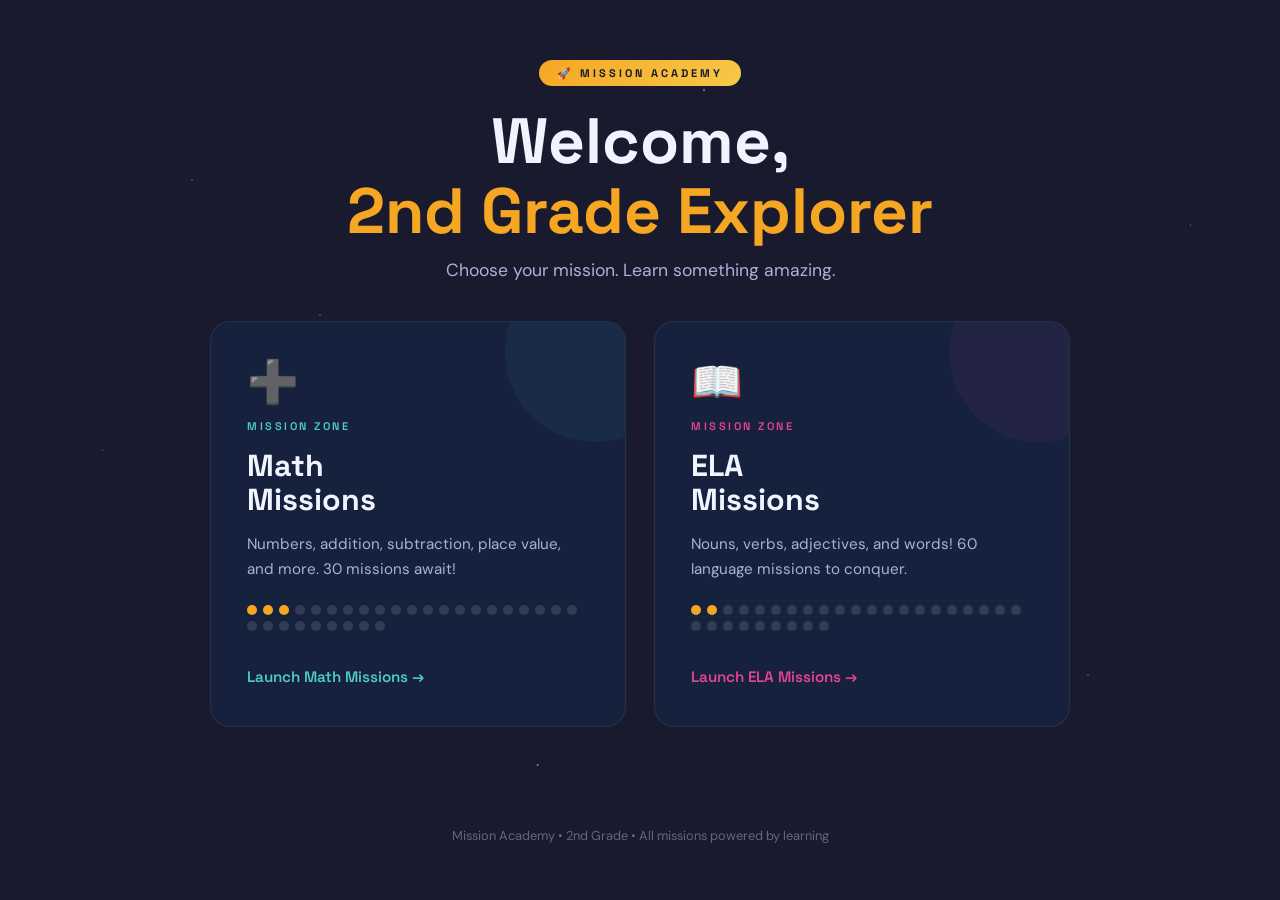
==== index.html @ cfca405c "Add files via upload" ====
<!DOCTYPE html>
<html lang="en">
<head>
<meta charset="UTF-8">
<meta name="viewport" content="width=device-width, initial-scale=1.0">
<title>Mission Academy — 2nd Grade</title>
<link rel="preconnect" href="https://fonts.googleapis.com">
<link href="https://fonts.googleapis.com/css2?family=Space+Grotesk:wght@400;600;700&family=DM+Sans:wght@400;500&display=swap" rel="stylesheet">
<style>
  :root {
    --ink: #1a1a2e;
    --panel: #16213e;
    --card: #0f3460;
    --gold: #f5a623;
    --mint: #4ecdc4;
    --rose: #e84393;
    --white: #f0f4ff;
    --soft: #a8b2d8;
    --radius: 14px;
  }
  * { box-sizing: border-box; margin: 0; padding: 0; }
  body {
    background: var(--ink);
    color: var(--white);
    font-family: 'DM Sans', sans-serif;
    min-height: 100vh;
    overflow-x: hidden;
  }
  /* Stars background */
  body::before {
    content: '';
    position: fixed;
    inset: 0;
    background-image:
      radial-gradient(1px 1px at 15% 20%, rgba(255,255,255,0.6) 0%, transparent 100%),
      radial-gradient(1px 1px at 30% 60%, rgba(255,255,255,0.4) 0%, transparent 100%),
      radial-gradient(1.5px 1.5px at 55% 10%, rgba(255,255,255,0.7) 0%, transparent 100%),
      radial-gradient(1px 1px at 70% 45%, rgba(255,255,255,0.3) 0%, transparent 100%),
      radial-gradient(1px 1px at 85% 75%, rgba(255,255,255,0.5) 0%, transparent 100%),
      radial-gradient(1.5px 1.5px at 42% 85%, rgba(255,255,255,0.6) 0%, transparent 100%),
      radial-gradient(1px 1px at 8% 50%, rgba(255,255,255,0.4) 0%, transparent 100%),
      radial-gradient(1px 1px at 93% 25%, rgba(255,255,255,0.5) 0%, transparent 100%),
      radial-gradient(1.5px 1.5px at 65% 70%, rgba(255,255,255,0.3) 0%, transparent 100%),
      radial-gradient(1px 1px at 25% 35%, rgba(255,255,255,0.6) 0%, transparent 100%);
    pointer-events: none;
    z-index: 0;
  }

  header {
    position: relative;
    z-index: 1;
    text-align: center;
    padding: 60px 20px 40px;
  }
  .logo-badge {
    display: inline-block;
    background: linear-gradient(135deg, var(--gold), #f7c948);
    color: var(--ink);
    font-family: 'Space Grotesk', sans-serif;
    font-weight: 700;
    font-size: 11px;
    letter-spacing: 3px;
    text-transform: uppercase;
    padding: 6px 18px;
    border-radius: 100px;
    margin-bottom: 20px;
  }
  h1 {
    font-family: 'Space Grotesk', sans-serif;
    font-size: clamp(2.4rem, 6vw, 4rem);
    font-weight: 700;
    line-height: 1.1;
    color: var(--white);
    margin-bottom: 12px;
  }
  h1 span { color: var(--gold); }
  .tagline {
    color: var(--soft);
    font-size: 1.1rem;
    margin-bottom: 0;
  }

  /* Planet / orbit decoration */
  .orbit-ring {
    position: relative;
    z-index: 1;
    display: flex;
    justify-content: center;
    margin: 24px 0 48px;
  }
  .orbit-ring svg { opacity: 0.18; }

  main {
    position: relative;
    z-index: 1;
    max-width: 900px;
    margin: 0 auto;
    padding: 0 20px 80px;
    display: grid;
    grid-template-columns: 1fr 1fr;
    gap: 28px;
  }
  @media (max-width: 600px) { main { grid-template-columns: 1fr; } }

  .mission-card {
    background: var(--panel);
    border: 1px solid rgba(255,255,255,0.07);
    border-radius: 20px;
    padding: 40px 36px;
    display: flex;
    flex-direction: column;
    align-items: flex-start;
    gap: 16px;
    text-decoration: none;
    color: inherit;
    transition: transform 0.2s, box-shadow 0.2s;
    position: relative;
    overflow: hidden;
  }
  .mission-card::before {
    content: '';
    position: absolute;
    top: -60px; right: -60px;
    width: 180px; height: 180px;
    border-radius: 50%;
    opacity: 0.06;
  }
  .mission-card.math::before { background: var(--mint); }
  .mission-card.ela::before { background: var(--rose); }
  .mission-card:hover {
    transform: translateY(-4px);
    box-shadow: 0 20px 60px rgba(0,0,0,0.4);
  }
  .card-icon {
    font-size: 2.6rem;
    line-height: 1;
  }
  .card-label {
    font-family: 'Space Grotesk', sans-serif;
    font-size: 11px;
    font-weight: 600;
    letter-spacing: 2.5px;
    text-transform: uppercase;
  }
  .math .card-label { color: var(--mint); }
  .ela .card-label { color: var(--rose); }
  .card-title {
    font-family: 'Space Grotesk', sans-serif;
    font-size: 1.9rem;
    font-weight: 700;
    line-height: 1.1;
  }
  .card-desc {
    color: var(--soft);
    font-size: 0.95rem;
    line-height: 1.6;
  }
  .card-missions {
    margin-top: 8px;
    display: flex;
    gap: 6px;
    flex-wrap: wrap;
  }
  .mission-pip {
    width: 10px; height: 10px;
    border-radius: 50%;
    background: rgba(255,255,255,0.12);
  }
  .mission-pip.active { background: var(--gold); }
  .card-cta {
    margin-top: auto;
    padding-top: 20px;
    font-family: 'Space Grotesk', sans-serif;
    font-weight: 600;
    font-size: 0.95rem;
    display: flex;
    align-items: center;
    gap: 8px;
  }
  .math .card-cta { color: var(--mint); }
  .ela .card-cta { color: var(--rose); }

  footer {
    position: relative; z-index: 1;
    text-align: center;
    padding: 20px;
    color: var(--soft);
    font-size: 0.8rem;
    opacity: 0.5;
  }
</style>
</head>
<body>
<header>
  <div class="logo-badge">🚀 Mission Academy</div>
  <h1>Welcome,<br><span>2nd Grade Explorer</span></h1>
  <p class="tagline">Choose your mission. Learn something amazing.</p>
</header>

<main>
  <a href="math.html" class="mission-card math">
    <div class="card-icon">➕</div>
    <div class="card-label">Mission Zone</div>
    <div class="card-title">Math<br>Missions</div>
    <p class="card-desc">Numbers, addition, subtraction, place value, and more. 30 missions await!</p>
    <div class="card-missions">
      <!-- 30 pips for 30 math missions -->
      <div class="mission-pip active"></div><div class="mission-pip active"></div><div class="mission-pip active"></div><div class="mission-pip"></div><div class="mission-pip"></div><div class="mission-pip"></div><div class="mission-pip"></div><div class="mission-pip"></div><div class="mission-pip"></div><div class="mission-pip"></div><div class="mission-pip"></div><div class="mission-pip"></div><div class="mission-pip"></div><div class="mission-pip"></div><div class="mission-pip"></div><div class="mission-pip"></div><div class="mission-pip"></div><div class="mission-pip"></div><div class="mission-pip"></div><div class="mission-pip"></div><div class="mission-pip"></div><div class="mission-pip"></div><div class="mission-pip"></div><div class="mission-pip"></div><div class="mission-pip"></div><div class="mission-pip"></div><div class="mission-pip"></div><div class="mission-pip"></div><div class="mission-pip"></div><div class="mission-pip"></div>
    </div>
    <div class="card-cta">Launch Math Missions →</div>
  </a>

  <a href="ela.html" class="mission-card ela">
    <div class="card-icon">📖</div>
    <div class="card-label">Mission Zone</div>
    <div class="card-title">ELA<br>Missions</div>
    <p class="card-desc">Nouns, verbs, adjectives, and words! 60 language missions to conquer.</p>
    <div class="card-missions">
      <!-- 30 of 60 pips shown -->
      <div class="mission-pip active"></div><div class="mission-pip active"></div><div class="mission-pip"></div><div class="mission-pip"></div><div class="mission-pip"></div><div class="mission-pip"></div><div class="mission-pip"></div><div class="mission-pip"></div><div class="mission-pip"></div><div class="mission-pip"></div><div class="mission-pip"></div><div class="mission-pip"></div><div class="mission-pip"></div><div class="mission-pip"></div><div class="mission-pip"></div><div class="mission-pip"></div><div class="mission-pip"></div><div class="mission-pip"></div><div class="mission-pip"></div><div class="mission-pip"></div><div class="mission-pip"></div><div class="mission-pip"></div><div class="mission-pip"></div><div class="mission-pip"></div><div class="mission-pip"></div><div class="mission-pip"></div><div class="mission-pip"></div><div class="mission-pip"></div><div class="mission-pip"></div><div class="mission-pip"></div>
    </div>
    <div class="card-cta">Launch ELA Missions →</div>
  </a>
</main>

<footer>Mission Academy &bull; 2nd Grade &bull; All missions powered by learning</footer>
</body>
</html>
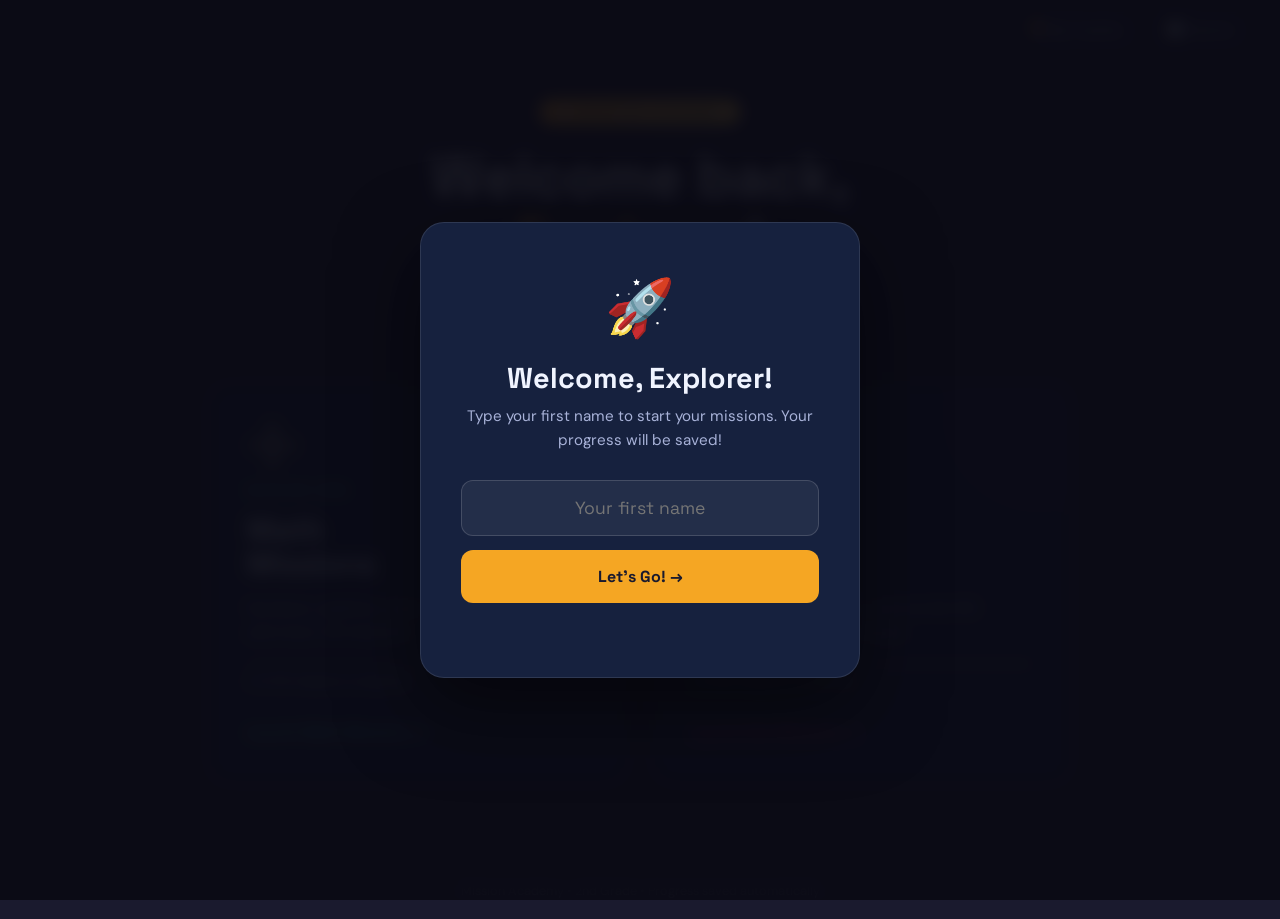
==== commit 69272124: "Add files via upload" ====
--- a/index.html
+++ b/index.html
@@ -8,29 +8,15 @@
 <link href="https://fonts.googleapis.com/css2?family=Space+Grotesk:wght@400;600;700&family=DM+Sans:wght@400;500&display=swap" rel="stylesheet">
 <style>
   :root {
-    --ink: #1a1a2e;
-    --panel: #16213e;
-    --card: #0f3460;
-    --gold: #f5a623;
-    --mint: #4ecdc4;
-    --rose: #e84393;
-    --white: #f0f4ff;
-    --soft: #a8b2d8;
+    --ink: #1a1a2e; --panel: #16213e; --card: #0f3460;
+    --gold: #f5a623; --mint: #4ecdc4; --rose: #e84393;
+    --white: #f0f4ff; --soft: #a8b2d8; --success: #56cf8a;
     --radius: 14px;
   }
   * { box-sizing: border-box; margin: 0; padding: 0; }
-  body {
-    background: var(--ink);
-    color: var(--white);
-    font-family: 'DM Sans', sans-serif;
-    min-height: 100vh;
-    overflow-x: hidden;
-  }
-  /* Stars background */
+  body { background: var(--ink); color: var(--white); font-family: 'DM Sans', sans-serif; min-height: 100vh; overflow-x: hidden; }
   body::before {
-    content: '';
-    position: fixed;
-    inset: 0;
+    content: ''; position: fixed; inset: 0; pointer-events: none; z-index: 0;
     background-image:
       radial-gradient(1px 1px at 15% 20%, rgba(255,255,255,0.6) 0%, transparent 100%),
       radial-gradient(1px 1px at 30% 60%, rgba(255,255,255,0.4) 0%, transparent 100%),
@@ -42,159 +28,122 @@
       radial-gradient(1px 1px at 93% 25%, rgba(255,255,255,0.5) 0%, transparent 100%),
       radial-gradient(1.5px 1.5px at 65% 70%, rgba(255,255,255,0.3) 0%, transparent 100%),
       radial-gradient(1px 1px at 25% 35%, rgba(255,255,255,0.6) 0%, transparent 100%);
-    pointer-events: none;
-    z-index: 0;
-  }
-
-  header {
-    position: relative;
-    z-index: 1;
-    text-align: center;
-    padding: 60px 20px 40px;
-  }
+  }
+
+  /* ── Name gate overlay ── */
+  .name-gate {
+    position: fixed; inset: 0; background: rgba(10,10,20,0.92);
+    backdrop-filter: blur(8px); z-index: 200;
+    display: flex; align-items: center; justify-content: center; padding: 20px;
+  }
+  .name-gate.hidden { display: none; }
+  .name-box {
+    background: var(--panel); border: 1px solid rgba(255,255,255,0.1);
+    border-radius: 24px; padding: 48px 40px; max-width: 440px; width: 100%; text-align: center;
+    box-shadow: 0 30px 80px rgba(0,0,0,0.5);
+  }
+  .name-rocket { font-size: 3.5rem; margin-bottom: 16px; }
+  .name-box h2 { font-family:'Space Grotesk',sans-serif; font-size:1.8rem; font-weight:700; margin-bottom:8px; }
+  .name-box p { color: var(--soft); margin-bottom: 28px; font-size:0.95rem; line-height:1.6; }
+  .name-input {
+    width: 100%; background: rgba(255,255,255,0.06); border: 1.5px solid rgba(255,255,255,0.15);
+    border-radius: 12px; padding: 16px; color: var(--white); font-family:'Space Grotesk',sans-serif;
+    font-size: 1.1rem; text-align: center; outline: none; margin-bottom: 14px; transition: border-color 0.15s;
+  }
+  .name-input:focus { border-color: var(--gold); }
+  .name-btn {
+    width: 100%; background: var(--gold); color: var(--ink); border: none; border-radius: 12px;
+    padding: 16px; font-family:'Space Grotesk',sans-serif; font-weight:700; font-size:1rem; cursor:pointer; transition:opacity 0.15s;
+  }
+  .name-btn:hover { opacity:0.9; }
+  .name-error { color: #ff6b6b; font-size:0.85rem; margin-top:8px; min-height:18px; }
+
+  /* ── Header ── */
+  header { position:relative; z-index:1; text-align:center; padding:52px 20px 32px; }
   .logo-badge {
-    display: inline-block;
-    background: linear-gradient(135deg, var(--gold), #f7c948);
-    color: var(--ink);
-    font-family: 'Space Grotesk', sans-serif;
-    font-weight: 700;
-    font-size: 11px;
-    letter-spacing: 3px;
-    text-transform: uppercase;
-    padding: 6px 18px;
-    border-radius: 100px;
-    margin-bottom: 20px;
-  }
-  h1 {
-    font-family: 'Space Grotesk', sans-serif;
-    font-size: clamp(2.4rem, 6vw, 4rem);
-    font-weight: 700;
-    line-height: 1.1;
-    color: var(--white);
-    margin-bottom: 12px;
-  }
-  h1 span { color: var(--gold); }
-  .tagline {
-    color: var(--soft);
-    font-size: 1.1rem;
-    margin-bottom: 0;
-  }
-
-  /* Planet / orbit decoration */
-  .orbit-ring {
-    position: relative;
-    z-index: 1;
-    display: flex;
-    justify-content: center;
-    margin: 24px 0 48px;
-  }
-  .orbit-ring svg { opacity: 0.18; }
-
-  main {
-    position: relative;
-    z-index: 1;
-    max-width: 900px;
-    margin: 0 auto;
-    padding: 0 20px 80px;
-    display: grid;
-    grid-template-columns: 1fr 1fr;
-    gap: 28px;
-  }
-  @media (max-width: 600px) { main { grid-template-columns: 1fr; } }
-
+    display:inline-block; background:linear-gradient(135deg,var(--gold),#f7c948);
+    color:var(--ink); font-family:'Space Grotesk',sans-serif; font-weight:700;
+    font-size:11px; letter-spacing:3px; text-transform:uppercase;
+    padding:6px 18px; border-radius:100px; margin-bottom:20px;
+  }
+  h1 { font-family:'Space Grotesk',sans-serif; font-size:clamp(2.2rem,5vw,3.6rem); font-weight:700; line-height:1.1; margin-bottom:10px; }
+  h1 span { color:var(--gold); }
+  .tagline { color:var(--soft); font-size:1rem; margin-bottom:0; }
+
+  /* ── Change name link ── */
+  .change-name-btn {
+    background:none; border:none; color:var(--soft); font-size:0.8rem; cursor:pointer;
+    text-decoration:underline; margin-top:12px; font-family:'DM Sans',sans-serif;
+  }
+  .change-name-btn:hover { color:var(--white); }
+
+  /* ── Nav link to trophy + dashboard ── */
+  .top-links {
+    position:relative; z-index:1; display:flex; justify-content:flex-end; gap:10px; padding:12px 28px 0;
+  }
+  .top-link {
+    padding:8px 16px; border-radius:100px; border:1px solid rgba(255,255,255,0.1);
+    color:var(--soft); font-family:'Space Grotesk',sans-serif; font-size:0.8rem; font-weight:600;
+    text-decoration:none; transition:all 0.2s;
+  }
+  .top-link:hover { color:var(--white); border-color:rgba(255,255,255,0.25); }
+
+  /* ── Cards ── */
+  main { position:relative; z-index:1; max-width:900px; margin:0 auto; padding:20px 20px 80px; display:grid; grid-template-columns:1fr 1fr; gap:28px; }
+  @media(max-width:600px){ main{grid-template-columns:1fr;} }
   .mission-card {
-    background: var(--panel);
-    border: 1px solid rgba(255,255,255,0.07);
-    border-radius: 20px;
-    padding: 40px 36px;
-    display: flex;
-    flex-direction: column;
-    align-items: flex-start;
-    gap: 16px;
-    text-decoration: none;
-    color: inherit;
-    transition: transform 0.2s, box-shadow 0.2s;
-    position: relative;
-    overflow: hidden;
+    background:var(--panel); border:1px solid rgba(255,255,255,0.07); border-radius:20px;
+    padding:40px 36px; display:flex; flex-direction:column; align-items:flex-start; gap:16px;
+    text-decoration:none; color:inherit; transition:transform 0.2s,box-shadow 0.2s; position:relative; overflow:hidden;
   }
   .mission-card::before {
-    content: '';
-    position: absolute;
-    top: -60px; right: -60px;
-    width: 180px; height: 180px;
-    border-radius: 50%;
-    opacity: 0.06;
-  }
-  .mission-card.math::before { background: var(--mint); }
-  .mission-card.ela::before { background: var(--rose); }
-  .mission-card:hover {
-    transform: translateY(-4px);
-    box-shadow: 0 20px 60px rgba(0,0,0,0.4);
-  }
-  .card-icon {
-    font-size: 2.6rem;
-    line-height: 1;
-  }
-  .card-label {
-    font-family: 'Space Grotesk', sans-serif;
-    font-size: 11px;
-    font-weight: 600;
-    letter-spacing: 2.5px;
-    text-transform: uppercase;
-  }
-  .math .card-label { color: var(--mint); }
-  .ela .card-label { color: var(--rose); }
-  .card-title {
-    font-family: 'Space Grotesk', sans-serif;
-    font-size: 1.9rem;
-    font-weight: 700;
-    line-height: 1.1;
-  }
-  .card-desc {
-    color: var(--soft);
-    font-size: 0.95rem;
-    line-height: 1.6;
-  }
-  .card-missions {
-    margin-top: 8px;
-    display: flex;
-    gap: 6px;
-    flex-wrap: wrap;
-  }
-  .mission-pip {
-    width: 10px; height: 10px;
-    border-radius: 50%;
-    background: rgba(255,255,255,0.12);
-  }
-  .mission-pip.active { background: var(--gold); }
-  .card-cta {
-    margin-top: auto;
-    padding-top: 20px;
-    font-family: 'Space Grotesk', sans-serif;
-    font-weight: 600;
-    font-size: 0.95rem;
-    display: flex;
-    align-items: center;
-    gap: 8px;
-  }
-  .math .card-cta { color: var(--mint); }
-  .ela .card-cta { color: var(--rose); }
-
-  footer {
-    position: relative; z-index: 1;
-    text-align: center;
-    padding: 20px;
-    color: var(--soft);
-    font-size: 0.8rem;
-    opacity: 0.5;
-  }
+    content:''; position:absolute; top:-60px; right:-60px; width:180px; height:180px; border-radius:50%; opacity:0.06;
+  }
+  .mission-card.math::before { background:var(--mint); }
+  .mission-card.ela::before  { background:var(--rose); }
+  .mission-card:hover { transform:translateY(-4px); box-shadow:0 20px 60px rgba(0,0,0,0.4); }
+  .card-icon { font-size:2.6rem; line-height:1; }
+  .card-label { font-family:'Space Grotesk',sans-serif; font-size:11px; font-weight:600; letter-spacing:2.5px; text-transform:uppercase; }
+  .math .card-label { color:var(--mint); }
+  .ela  .card-label { color:var(--rose); }
+  .card-title { font-family:'Space Grotesk',sans-serif; font-size:1.9rem; font-weight:700; line-height:1.1; }
+  .card-desc { color:var(--soft); font-size:0.95rem; line-height:1.6; }
+  .card-progress { width:100%; }
+  .card-progress-bar { height:6px; background:rgba(255,255,255,0.08); border-radius:100px; overflow:hidden; margin-bottom:6px; }
+  .card-progress-fill { height:100%; border-radius:100px; transition:width 0.4s; }
+  .math .card-progress-fill { background:var(--mint); }
+  .ela  .card-progress-fill { background:var(--rose); }
+  .card-progress-label { font-size:0.8rem; color:var(--soft); }
+  .card-cta { margin-top:auto; padding-top:16px; font-family:'Space Grotesk',sans-serif; font-weight:600; font-size:0.95rem; display:flex; align-items:center; gap:8px; }
+  .math .card-cta { color:var(--mint); }
+  .ela  .card-cta { color:var(--rose); }
+  footer { position:relative; z-index:1; text-align:center; padding:20px; color:var(--soft); font-size:0.8rem; opacity:0.5; }
 </style>
 </head>
 <body>
+
+<!-- NAME GATE -->
+<div class="name-gate" id="nameGate">
+  <div class="name-box">
+    <div class="name-rocket">🚀</div>
+    <h2>Welcome, Explorer!</h2>
+    <p>Type your first name to start your missions. Your progress will be saved!</p>
+    <input class="name-input" id="nameInput" type="text" placeholder="Your first name" maxlength="30" autocomplete="off">
+    <button class="name-btn" onclick="submitName()">Let's Go! →</button>
+    <div class="name-error" id="nameError"></div>
+  </div>
+</div>
+
+<div class="top-links">
+  <a href="trophies.html" class="top-link">🏆 My Trophies</a>
+  <a href="dashboard.html" class="top-link">📊 Teacher</a>
+</div>
+
 <header>
   <div class="logo-badge">🚀 Mission Academy</div>
-  <h1>Welcome,<br><span>2nd Grade Explorer</span></h1>
+  <h1>Welcome back,<br><span id="welcomeName">Explorer</span>!</h1>
   <p class="tagline">Choose your mission. Learn something amazing.</p>
+  <div><button class="change-name-btn" onclick="changeName()">Switch explorer</button></div>
 </header>
 
 <main>
@@ -202,10 +151,10 @@
     <div class="card-icon">➕</div>
     <div class="card-label">Mission Zone</div>
     <div class="card-title">Math<br>Missions</div>
-    <p class="card-desc">Numbers, addition, subtraction, place value, and more. 30 missions await!</p>
-    <div class="card-missions">
-      <!-- 30 pips for 30 math missions -->
-      <div class="mission-pip active"></div><div class="mission-pip active"></div><div class="mission-pip active"></div><div class="mission-pip"></div><div class="mission-pip"></div><div class="mission-pip"></div><div class="mission-pip"></div><div class="mission-pip"></div><div class="mission-pip"></div><div class="mission-pip"></div><div class="mission-pip"></div><div class="mission-pip"></div><div class="mission-pip"></div><div class="mission-pip"></div><div class="mission-pip"></div><div class="mission-pip"></div><div class="mission-pip"></div><div class="mission-pip"></div><div class="mission-pip"></div><div class="mission-pip"></div><div class="mission-pip"></div><div class="mission-pip"></div><div class="mission-pip"></div><div class="mission-pip"></div><div class="mission-pip"></div><div class="mission-pip"></div><div class="mission-pip"></div><div class="mission-pip"></div><div class="mission-pip"></div><div class="mission-pip"></div>
+    <p class="card-desc">Numbers, addition, subtraction, place value, and more. 30 missions!</p>
+    <div class="card-progress">
+      <div class="card-progress-bar"><div class="card-progress-fill" id="mathProgressFill" style="width:0%"></div></div>
+      <div class="card-progress-label" id="mathProgressLabel">0 of 30 missions completed</div>
     </div>
     <div class="card-cta">Launch Math Missions →</div>
   </a>
@@ -215,14 +164,65 @@
     <div class="card-label">Mission Zone</div>
     <div class="card-title">ELA<br>Missions</div>
     <p class="card-desc">Nouns, verbs, adjectives, and words! 60 language missions to conquer.</p>
-    <div class="card-missions">
-      <!-- 30 of 60 pips shown -->
-      <div class="mission-pip active"></div><div class="mission-pip active"></div><div class="mission-pip"></div><div class="mission-pip"></div><div class="mission-pip"></div><div class="mission-pip"></div><div class="mission-pip"></div><div class="mission-pip"></div><div class="mission-pip"></div><div class="mission-pip"></div><div class="mission-pip"></div><div class="mission-pip"></div><div class="mission-pip"></div><div class="mission-pip"></div><div class="mission-pip"></div><div class="mission-pip"></div><div class="mission-pip"></div><div class="mission-pip"></div><div class="mission-pip"></div><div class="mission-pip"></div><div class="mission-pip"></div><div class="mission-pip"></div><div class="mission-pip"></div><div class="mission-pip"></div><div class="mission-pip"></div><div class="mission-pip"></div><div class="mission-pip"></div><div class="mission-pip"></div><div class="mission-pip"></div><div class="mission-pip"></div>
+    <div class="card-progress">
+      <div class="card-progress-bar"><div class="card-progress-fill" id="elaProgressFill" style="width:0%"></div></div>
+      <div class="card-progress-label" id="elaProgressLabel">0 of 60 missions completed</div>
     </div>
     <div class="card-cta">Launch ELA Missions →</div>
   </a>
 </main>
 
-<footer>Mission Academy &bull; 2nd Grade &bull; All missions powered by learning</footer>
+<footer>Mission Academy &bull; 2nd Grade &bull; Progress saved automatically</footer>
+
+<script src="engine.js"></script>
+<script>
+const ME = window.MissionEngine;
+
+function submitName() {
+  const val = document.getElementById('nameInput').value.trim();
+  if (val.length < 1) {
+    document.getElementById('nameError').textContent = 'Please type your name!';
+    return;
+  }
+  ME.setStudentName(val);
+  document.getElementById('nameGate').classList.add('hidden');
+  updatePage();
+}
+
+function changeName() {
+  document.getElementById('nameInput').value = '';
+  document.getElementById('nameError').textContent = '';
+  document.getElementById('nameGate').classList.remove('hidden');
+  document.getElementById('nameInput').focus();
+}
+
+document.getElementById('nameInput').addEventListener('keydown', e => {
+  if (e.key === 'Enter') submitName();
+});
+
+function countCompleted(subject, total) {
+  const p = ME.getProgress(subject);
+  let count = 0;
+  for (let i = 1; i <= total; i++) { if (p[`best_${i}`] != null) count++; }
+  return count;
+}
+
+function updatePage() {
+  const name = ME.getStudentName();
+  if (!name) { document.getElementById('nameGate').classList.remove('hidden'); return; }
+
+  document.getElementById('welcomeName').textContent = name;
+
+  const mathDone = countCompleted('math', 30);
+  document.getElementById('mathProgressFill').style.width = `${(mathDone/30)*100}%`;
+  document.getElementById('mathProgressLabel').textContent = `${mathDone} of 30 missions completed`;
+
+  const elaDone = countCompleted('ela', 60);
+  document.getElementById('elaProgressFill').style.width = `${(elaDone/60)*100}%`;
+  document.getElementById('elaProgressLabel').textContent = `${elaDone} of 60 missions completed`;
+}
+
+updatePage();
+</script>
 </body>
 </html>
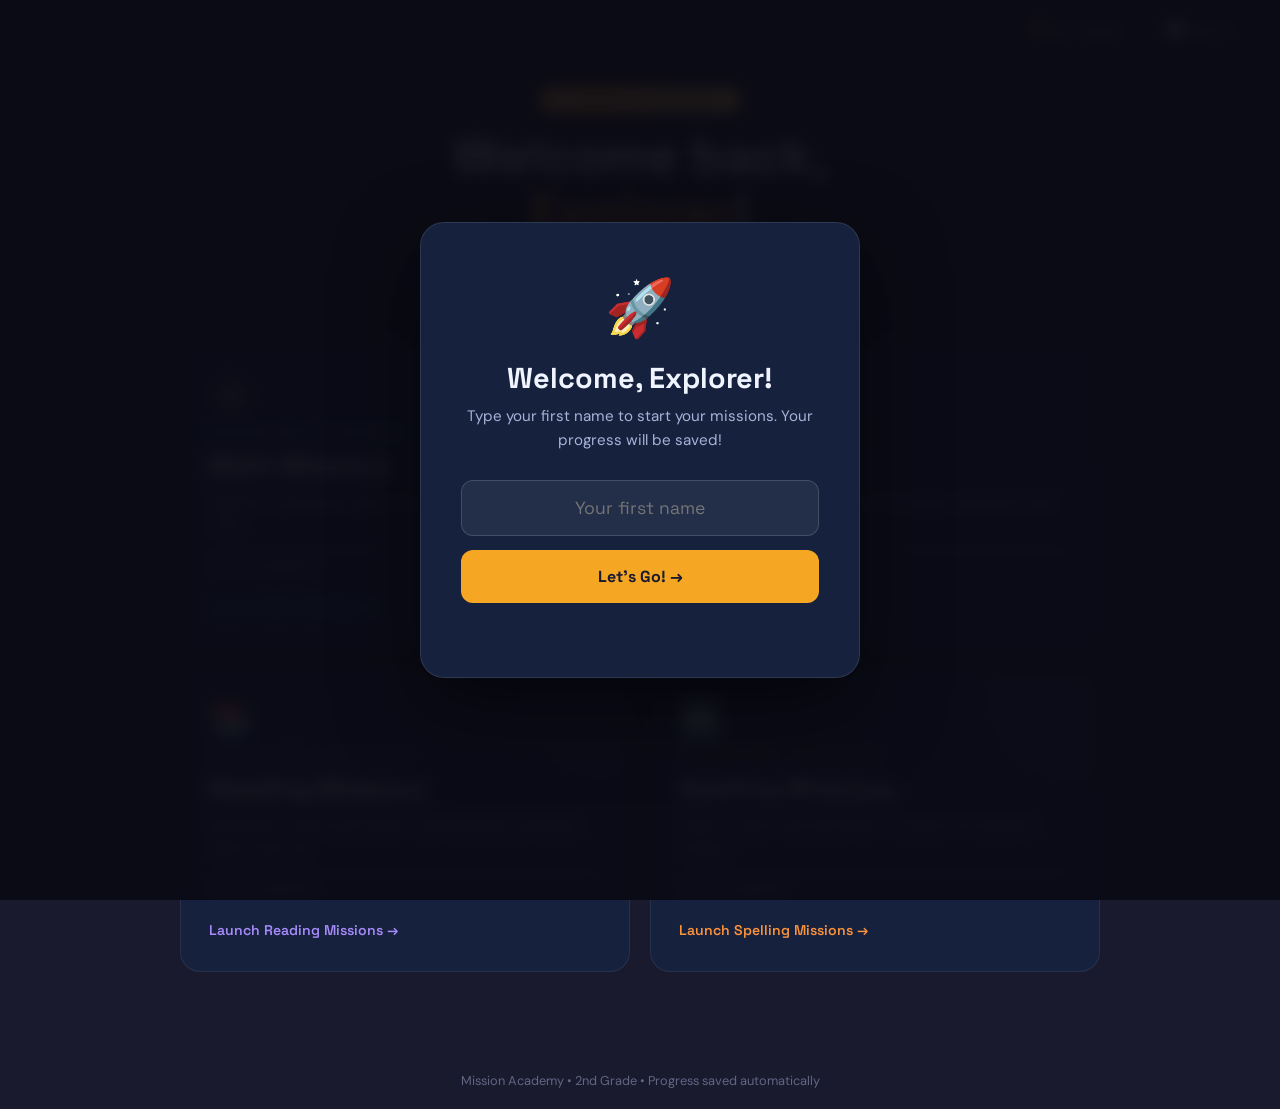
==== commit 87969ba2: "Add files via upload" ====
--- a/index.html
+++ b/index.html
@@ -8,121 +8,92 @@
 <link href="https://fonts.googleapis.com/css2?family=Space+Grotesk:wght@400;600;700&family=DM+Sans:wght@400;500&display=swap" rel="stylesheet">
 <style>
   :root {
-    --ink: #1a1a2e; --panel: #16213e; --card: #0f3460;
-    --gold: #f5a623; --mint: #4ecdc4; --rose: #e84393;
-    --white: #f0f4ff; --soft: #a8b2d8; --success: #56cf8a;
-    --radius: 14px;
+    --ink:#1a1a2e; --panel:#16213e; --gold:#f5a623; --mint:#4ecdc4;
+    --rose:#e84393; --violet:#a78bfa; --orange:#fb923c;
+    --white:#f0f4ff; --soft:#a8b2d8; --success:#56cf8a; --radius:14px;
   }
-  * { box-sizing: border-box; margin: 0; padding: 0; }
-  body { background: var(--ink); color: var(--white); font-family: 'DM Sans', sans-serif; min-height: 100vh; overflow-x: hidden; }
-  body::before {
-    content: ''; position: fixed; inset: 0; pointer-events: none; z-index: 0;
+  *{box-sizing:border-box;margin:0;padding:0;}
+  body{background:var(--ink);color:var(--white);font-family:'DM Sans',sans-serif;min-height:100vh;overflow-x:hidden;}
+  body::before{
+    content:'';position:fixed;inset:0;pointer-events:none;z-index:0;
     background-image:
-      radial-gradient(1px 1px at 15% 20%, rgba(255,255,255,0.6) 0%, transparent 100%),
-      radial-gradient(1px 1px at 30% 60%, rgba(255,255,255,0.4) 0%, transparent 100%),
-      radial-gradient(1.5px 1.5px at 55% 10%, rgba(255,255,255,0.7) 0%, transparent 100%),
-      radial-gradient(1px 1px at 70% 45%, rgba(255,255,255,0.3) 0%, transparent 100%),
-      radial-gradient(1px 1px at 85% 75%, rgba(255,255,255,0.5) 0%, transparent 100%),
-      radial-gradient(1.5px 1.5px at 42% 85%, rgba(255,255,255,0.6) 0%, transparent 100%),
-      radial-gradient(1px 1px at 8% 50%, rgba(255,255,255,0.4) 0%, transparent 100%),
-      radial-gradient(1px 1px at 93% 25%, rgba(255,255,255,0.5) 0%, transparent 100%),
-      radial-gradient(1.5px 1.5px at 65% 70%, rgba(255,255,255,0.3) 0%, transparent 100%),
-      radial-gradient(1px 1px at 25% 35%, rgba(255,255,255,0.6) 0%, transparent 100%);
+      radial-gradient(1px 1px at 15% 20%,rgba(255,255,255,0.6) 0%,transparent 100%),
+      radial-gradient(1px 1px at 30% 60%,rgba(255,255,255,0.4) 0%,transparent 100%),
+      radial-gradient(1.5px 1.5px at 55% 10%,rgba(255,255,255,0.7) 0%,transparent 100%),
+      radial-gradient(1px 1px at 70% 45%,rgba(255,255,255,0.3) 0%,transparent 100%),
+      radial-gradient(1px 1px at 85% 75%,rgba(255,255,255,0.5) 0%,transparent 100%),
+      radial-gradient(1.5px 1.5px at 42% 85%,rgba(255,255,255,0.6) 0%,transparent 100%),
+      radial-gradient(1px 1px at 8% 50%,rgba(255,255,255,0.4) 0%,transparent 100%),
+      radial-gradient(1px 1px at 93% 25%,rgba(255,255,255,0.5) 0%,transparent 100%),
+      radial-gradient(1.5px 1.5px at 65% 70%,rgba(255,255,255,0.3) 0%,transparent 100%),
+      radial-gradient(1px 1px at 25% 35%,rgba(255,255,255,0.6) 0%,transparent 100%);
   }
 
-  /* ── Name gate overlay ── */
-  .name-gate {
-    position: fixed; inset: 0; background: rgba(10,10,20,0.92);
-    backdrop-filter: blur(8px); z-index: 200;
-    display: flex; align-items: center; justify-content: center; padding: 20px;
-  }
-  .name-gate.hidden { display: none; }
-  .name-box {
-    background: var(--panel); border: 1px solid rgba(255,255,255,0.1);
-    border-radius: 24px; padding: 48px 40px; max-width: 440px; width: 100%; text-align: center;
-    box-shadow: 0 30px 80px rgba(0,0,0,0.5);
-  }
-  .name-rocket { font-size: 3.5rem; margin-bottom: 16px; }
-  .name-box h2 { font-family:'Space Grotesk',sans-serif; font-size:1.8rem; font-weight:700; margin-bottom:8px; }
-  .name-box p { color: var(--soft); margin-bottom: 28px; font-size:0.95rem; line-height:1.6; }
-  .name-input {
-    width: 100%; background: rgba(255,255,255,0.06); border: 1.5px solid rgba(255,255,255,0.15);
-    border-radius: 12px; padding: 16px; color: var(--white); font-family:'Space Grotesk',sans-serif;
-    font-size: 1.1rem; text-align: center; outline: none; margin-bottom: 14px; transition: border-color 0.15s;
-  }
-  .name-input:focus { border-color: var(--gold); }
-  .name-btn {
-    width: 100%; background: var(--gold); color: var(--ink); border: none; border-radius: 12px;
-    padding: 16px; font-family:'Space Grotesk',sans-serif; font-weight:700; font-size:1rem; cursor:pointer; transition:opacity 0.15s;
-  }
-  .name-btn:hover { opacity:0.9; }
-  .name-error { color: #ff6b6b; font-size:0.85rem; margin-top:8px; min-height:18px; }
-
-  /* ── Header ── */
-  header { position:relative; z-index:1; text-align:center; padding:52px 20px 32px; }
-  .logo-badge {
-    display:inline-block; background:linear-gradient(135deg,var(--gold),#f7c948);
-    color:var(--ink); font-family:'Space Grotesk',sans-serif; font-weight:700;
-    font-size:11px; letter-spacing:3px; text-transform:uppercase;
-    padding:6px 18px; border-radius:100px; margin-bottom:20px;
-  }
-  h1 { font-family:'Space Grotesk',sans-serif; font-size:clamp(2.2rem,5vw,3.6rem); font-weight:700; line-height:1.1; margin-bottom:10px; }
-  h1 span { color:var(--gold); }
-  .tagline { color:var(--soft); font-size:1rem; margin-bottom:0; }
-
-  /* ── Change name link ── */
-  .change-name-btn {
-    background:none; border:none; color:var(--soft); font-size:0.8rem; cursor:pointer;
-    text-decoration:underline; margin-top:12px; font-family:'DM Sans',sans-serif;
-  }
-  .change-name-btn:hover { color:var(--white); }
-
-  /* ── Nav link to trophy + dashboard ── */
-  .top-links {
-    position:relative; z-index:1; display:flex; justify-content:flex-end; gap:10px; padding:12px 28px 0;
-  }
-  .top-link {
-    padding:8px 16px; border-radius:100px; border:1px solid rgba(255,255,255,0.1);
-    color:var(--soft); font-family:'Space Grotesk',sans-serif; font-size:0.8rem; font-weight:600;
-    text-decoration:none; transition:all 0.2s;
-  }
-  .top-link:hover { color:var(--white); border-color:rgba(255,255,255,0.25); }
-
-  /* ── Cards ── */
-  main { position:relative; z-index:1; max-width:900px; margin:0 auto; padding:20px 20px 80px; display:grid; grid-template-columns:1fr 1fr; gap:28px; }
-  @media(max-width:600px){ main{grid-template-columns:1fr;} }
-  .mission-card {
-    background:var(--panel); border:1px solid rgba(255,255,255,0.07); border-radius:20px;
-    padding:40px 36px; display:flex; flex-direction:column; align-items:flex-start; gap:16px;
-    text-decoration:none; color:inherit; transition:transform 0.2s,box-shadow 0.2s; position:relative; overflow:hidden;
-  }
-  .mission-card::before {
-    content:''; position:absolute; top:-60px; right:-60px; width:180px; height:180px; border-radius:50%; opacity:0.06;
-  }
-  .mission-card.math::before { background:var(--mint); }
-  .mission-card.ela::before  { background:var(--rose); }
-  .mission-card:hover { transform:translateY(-4px); box-shadow:0 20px 60px rgba(0,0,0,0.4); }
-  .card-icon { font-size:2.6rem; line-height:1; }
-  .card-label { font-family:'Space Grotesk',sans-serif; font-size:11px; font-weight:600; letter-spacing:2.5px; text-transform:uppercase; }
-  .math .card-label { color:var(--mint); }
-  .ela  .card-label { color:var(--rose); }
-  .card-title { font-family:'Space Grotesk',sans-serif; font-size:1.9rem; font-weight:700; line-height:1.1; }
-  .card-desc { color:var(--soft); font-size:0.95rem; line-height:1.6; }
-  .card-progress { width:100%; }
-  .card-progress-bar { height:6px; background:rgba(255,255,255,0.08); border-radius:100px; overflow:hidden; margin-bottom:6px; }
-  .card-progress-fill { height:100%; border-radius:100px; transition:width 0.4s; }
-  .math .card-progress-fill { background:var(--mint); }
-  .ela  .card-progress-fill { background:var(--rose); }
-  .card-progress-label { font-size:0.8rem; color:var(--soft); }
-  .card-cta { margin-top:auto; padding-top:16px; font-family:'Space Grotesk',sans-serif; font-weight:600; font-size:0.95rem; display:flex; align-items:center; gap:8px; }
-  .math .card-cta { color:var(--mint); }
-  .ela  .card-cta { color:var(--rose); }
-  footer { position:relative; z-index:1; text-align:center; padding:20px; color:var(--soft); font-size:0.8rem; opacity:0.5; }
+  /* Name gate */
+  .name-gate{position:fixed;inset:0;background:rgba(10,10,20,0.92);backdrop-filter:blur(8px);z-index:200;display:flex;align-items:center;justify-content:center;padding:20px;}
+  .name-gate.hidden{display:none;}
+  .name-box{background:var(--panel);border:1px solid rgba(255,255,255,0.1);border-radius:24px;padding:48px 40px;max-width:440px;width:100%;text-align:center;box-shadow:0 30px 80px rgba(0,0,0,0.5);}
+  .name-rocket{font-size:3.5rem;margin-bottom:16px;}
+  .name-box h2{font-family:'Space Grotesk',sans-serif;font-size:1.8rem;font-weight:700;margin-bottom:8px;}
+  .name-box p{color:var(--soft);margin-bottom:28px;font-size:0.95rem;line-height:1.6;}
+  .name-input{width:100%;background:rgba(255,255,255,0.06);border:1.5px solid rgba(255,255,255,0.15);border-radius:12px;padding:16px;color:var(--white);font-family:'Space Grotesk',sans-serif;font-size:1.1rem;text-align:center;outline:none;margin-bottom:14px;transition:border-color 0.15s;}
+  .name-input:focus{border-color:var(--gold);}
+  .name-btn{width:100%;background:var(--gold);color:var(--ink);border:none;border-radius:12px;padding:16px;font-family:'Space Grotesk',sans-serif;font-weight:700;font-size:1rem;cursor:pointer;}
+  .name-error{color:#ff6b6b;font-size:0.85rem;margin-top:8px;min-height:18px;}
+
+  /* Top links */
+  .top-links{position:relative;z-index:1;display:flex;justify-content:flex-end;gap:10px;padding:12px 28px 0;}
+  .top-link{padding:8px 16px;border-radius:100px;border:1px solid rgba(255,255,255,0.1);color:var(--soft);font-family:'Space Grotesk',sans-serif;font-size:0.8rem;font-weight:600;text-decoration:none;transition:all 0.2s;}
+  .top-link:hover{color:var(--white);border-color:rgba(255,255,255,0.25);}
+
+  /* Header */
+  header{position:relative;z-index:1;text-align:center;padding:40px 20px 28px;}
+  .logo-badge{display:inline-block;background:linear-gradient(135deg,var(--gold),#f7c948);color:var(--ink);font-family:'Space Grotesk',sans-serif;font-weight:700;font-size:11px;letter-spacing:3px;text-transform:uppercase;padding:6px 18px;border-radius:100px;margin-bottom:16px;}
+  h1{font-family:'Space Grotesk',sans-serif;font-size:clamp(2rem,5vw,3.2rem);font-weight:700;line-height:1.1;margin-bottom:8px;}
+  h1 span{color:var(--gold);}
+  .tagline{color:var(--soft);font-size:1rem;}
+  .change-name-btn{background:none;border:none;color:var(--soft);font-size:0.78rem;cursor:pointer;text-decoration:underline;margin-top:10px;font-family:'DM Sans',sans-serif;}
+  .change-name-btn:hover{color:var(--white);}
+
+  /* Grid */
+  main{position:relative;z-index:1;max-width:960px;margin:0 auto;padding:20px 20px 80px;display:grid;grid-template-columns:1fr 1fr;gap:20px;}
+  @media(max-width:620px){main{grid-template-columns:1fr;}}
+
+  /* Cards */
+  .mission-card{background:var(--panel);border:1px solid rgba(255,255,255,0.07);border-radius:20px;padding:32px 28px;display:flex;flex-direction:column;gap:12px;text-decoration:none;color:inherit;transition:transform 0.2s,box-shadow 0.2s;position:relative;overflow:hidden;}
+  .mission-card::before{content:'';position:absolute;top:-50px;right:-50px;width:160px;height:160px;border-radius:50%;opacity:0.06;}
+  .mission-card.math::before{background:var(--mint);}
+  .mission-card.ela::before{background:var(--rose);}
+  .mission-card.reading::before{background:var(--violet);}
+  .mission-card.spelling::before{background:var(--orange);}
+  .mission-card:hover{transform:translateY(-4px);box-shadow:0 20px 60px rgba(0,0,0,0.4);}
+  .card-icon{font-size:2.2rem;line-height:1;}
+  .card-label{font-family:'Space Grotesk',sans-serif;font-size:10px;font-weight:600;letter-spacing:2.5px;text-transform:uppercase;}
+  .math .card-label{color:var(--mint);}
+  .ela .card-label{color:var(--rose);}
+  .reading .card-label{color:var(--violet);}
+  .spelling .card-label{color:var(--orange);}
+  .card-title{font-family:'Space Grotesk',sans-serif;font-size:1.6rem;font-weight:700;line-height:1.1;}
+  .card-desc{color:var(--soft);font-size:0.88rem;line-height:1.6;}
+  .card-progress{width:100%;}
+  .card-progress-bar{height:5px;background:rgba(255,255,255,0.08);border-radius:100px;overflow:hidden;margin-bottom:5px;}
+  .card-progress-fill{height:100%;border-radius:100px;transition:width 0.4s;}
+  .math .card-progress-fill{background:var(--mint);}
+  .ela .card-progress-fill{background:var(--rose);}
+  .reading .card-progress-fill{background:var(--violet);}
+  .spelling .card-progress-fill{background:var(--orange);}
+  .card-progress-label{font-size:0.75rem;color:var(--soft);}
+  .card-cta{margin-top:auto;padding-top:12px;font-family:'Space Grotesk',sans-serif;font-weight:600;font-size:0.88rem;}
+  .math .card-cta{color:var(--mint);}
+  .ela .card-cta{color:var(--rose);}
+  .reading .card-cta{color:var(--violet);}
+  .spelling .card-cta{color:var(--orange);}
+
+  footer{position:relative;z-index:1;text-align:center;padding:20px;color:var(--soft);font-size:0.8rem;opacity:0.5;}
 </style>
 </head>
 <body>
 
-<!-- NAME GATE -->
 <div class="name-gate" id="nameGate">
   <div class="name-box">
     <div class="name-rocket">🚀</div>
@@ -149,26 +120,50 @@
 <main>
   <a href="math.html" class="mission-card math">
     <div class="card-icon">➕</div>
-    <div class="card-label">Mission Zone</div>
-    <div class="card-title">Math<br>Missions</div>
-    <p class="card-desc">Numbers, addition, subtraction, place value, and more. 30 missions!</p>
-    <div class="card-progress">
-      <div class="card-progress-bar"><div class="card-progress-fill" id="mathProgressFill" style="width:0%"></div></div>
-      <div class="card-progress-label" id="mathProgressLabel">0 of 30 missions completed</div>
+    <div class="card-label">Mission Zone · 30 missions</div>
+    <div class="card-title">Math Missions</div>
+    <p class="card-desc">Addition, subtraction, place value, comparing numbers, and more.</p>
+    <div class="card-progress">
+      <div class="card-progress-bar"><div class="card-progress-fill" id="mathFill" style="width:0%"></div></div>
+      <div class="card-progress-label" id="mathLabel">0 of 30 completed</div>
     </div>
     <div class="card-cta">Launch Math Missions →</div>
   </a>
 
   <a href="ela.html" class="mission-card ela">
     <div class="card-icon">📖</div>
-    <div class="card-label">Mission Zone</div>
-    <div class="card-title">ELA<br>Missions</div>
-    <p class="card-desc">Nouns, verbs, adjectives, and words! 60 language missions to conquer.</p>
-    <div class="card-progress">
-      <div class="card-progress-bar"><div class="card-progress-fill" id="elaProgressFill" style="width:0%"></div></div>
-      <div class="card-progress-label" id="elaProgressLabel">0 of 60 missions completed</div>
+    <div class="card-label">Mission Zone · 60 missions</div>
+    <div class="card-title">ELA Missions</div>
+    <p class="card-desc">Nouns, verbs, adjectives, sentence types, synonyms, and more.</p>
+    <div class="card-progress">
+      <div class="card-progress-bar"><div class="card-progress-fill" id="elaFill" style="width:0%"></div></div>
+      <div class="card-progress-label" id="elaLabel">0 of 60 completed</div>
     </div>
     <div class="card-cta">Launch ELA Missions →</div>
+  </a>
+
+  <a href="reading.html" class="mission-card reading">
+    <div class="card-icon">📚</div>
+    <div class="card-label">Mission Zone · 20 passages</div>
+    <div class="card-title">Reading Missions</div>
+    <p class="card-desc">Read short stories and answer comprehension questions about each one.</p>
+    <div class="card-progress">
+      <div class="card-progress-bar"><div class="card-progress-fill" id="readFill" style="width:0%"></div></div>
+      <div class="card-progress-label" id="readLabel">0 of 20 completed</div>
+    </div>
+    <div class="card-cta">Launch Reading Missions →</div>
+  </a>
+
+  <a href="spelling.html" class="mission-card spelling">
+    <div class="card-icon">🔤</div>
+    <div class="card-label">Mission Zone · 20 missions</div>
+    <div class="card-title">Spelling Missions</div>
+    <p class="card-desc">Listen to each word and spell it correctly. 10 words per mission!</p>
+    <div class="card-progress">
+      <div class="card-progress-bar"><div class="card-progress-fill" id="spellFill" style="width:0%"></div></div>
+      <div class="card-progress-label" id="spellLabel">0 of 20 completed</div>
+    </div>
+    <div class="card-cta">Launch Spelling Missions →</div>
   </a>
 </main>
 
@@ -176,50 +171,48 @@
 
 <script src="engine.js"></script>
 <script>
-const ME = window.MissionEngine;
-
-function submitName() {
-  const val = document.getElementById('nameInput').value.trim();
-  if (val.length < 1) {
-    document.getElementById('nameError').textContent = 'Please type your name!';
-    return;
-  }
+const ME=window.MissionEngine;
+
+function submitName(){
+  const val=document.getElementById('nameInput').value.trim();
+  if(val.length<1){document.getElementById('nameError').textContent='Please type your name!';return;}
   ME.setStudentName(val);
   document.getElementById('nameGate').classList.add('hidden');
   updatePage();
 }
-
-function changeName() {
-  document.getElementById('nameInput').value = '';
-  document.getElementById('nameError').textContent = '';
+function changeName(){
+  document.getElementById('nameInput').value=''; document.getElementById('nameError').textContent='';
   document.getElementById('nameGate').classList.remove('hidden');
   document.getElementById('nameInput').focus();
 }
-
-document.getElementById('nameInput').addEventListener('keydown', e => {
-  if (e.key === 'Enter') submitName();
-});
-
-function countCompleted(subject, total) {
-  const p = ME.getProgress(subject);
-  let count = 0;
-  for (let i = 1; i <= total; i++) { if (p[`best_${i}`] != null) count++; }
-  return count;
-}
-
-function updatePage() {
-  const name = ME.getStudentName();
-  if (!name) { document.getElementById('nameGate').classList.remove('hidden'); return; }
-
-  document.getElementById('welcomeName').textContent = name;
-
-  const mathDone = countCompleted('math', 30);
-  document.getElementById('mathProgressFill').style.width = `${(mathDone/30)*100}%`;
-  document.getElementById('mathProgressLabel').textContent = `${mathDone} of 30 missions completed`;
-
-  const elaDone = countCompleted('ela', 60);
-  document.getElementById('elaProgressFill').style.width = `${(elaDone/60)*100}%`;
-  document.getElementById('elaProgressLabel').textContent = `${elaDone} of 60 missions completed`;
+document.getElementById('nameInput').addEventListener('keydown',e=>{if(e.key==='Enter')submitName();});
+
+function countDone(subject,total){
+  const p=ME.getProgress(subject); let n=0;
+  for(let i=1;i<=total;i++) if(p[`best_${i}`]!=null) n++;
+  return n;
+}
+
+function updatePage(){
+  const name=ME.getStudentName();
+  if(!name){document.getElementById('nameGate').classList.remove('hidden');return;}
+  document.getElementById('welcomeName').textContent=name;
+
+  const mathDone=countDone('math',30);
+  document.getElementById('mathFill').style.width=`${(mathDone/30)*100}%`;
+  document.getElementById('mathLabel').textContent=`${mathDone} of 30 completed`;
+
+  const elaDone=countDone('ela',60);
+  document.getElementById('elaFill').style.width=`${(elaDone/60)*100}%`;
+  document.getElementById('elaLabel').textContent=`${elaDone} of 60 completed`;
+
+  const readDone=countDone('reading',20);
+  document.getElementById('readFill').style.width=`${(readDone/20)*100}%`;
+  document.getElementById('readLabel').textContent=`${readDone} of 20 completed`;
+
+  const spellDone=countDone('spelling',20);
+  document.getElementById('spellFill').style.width=`${(spellDone/20)*100}%`;
+  document.getElementById('spellLabel').textContent=`${spellDone} of 20 completed`;
 }
 
 updatePage();
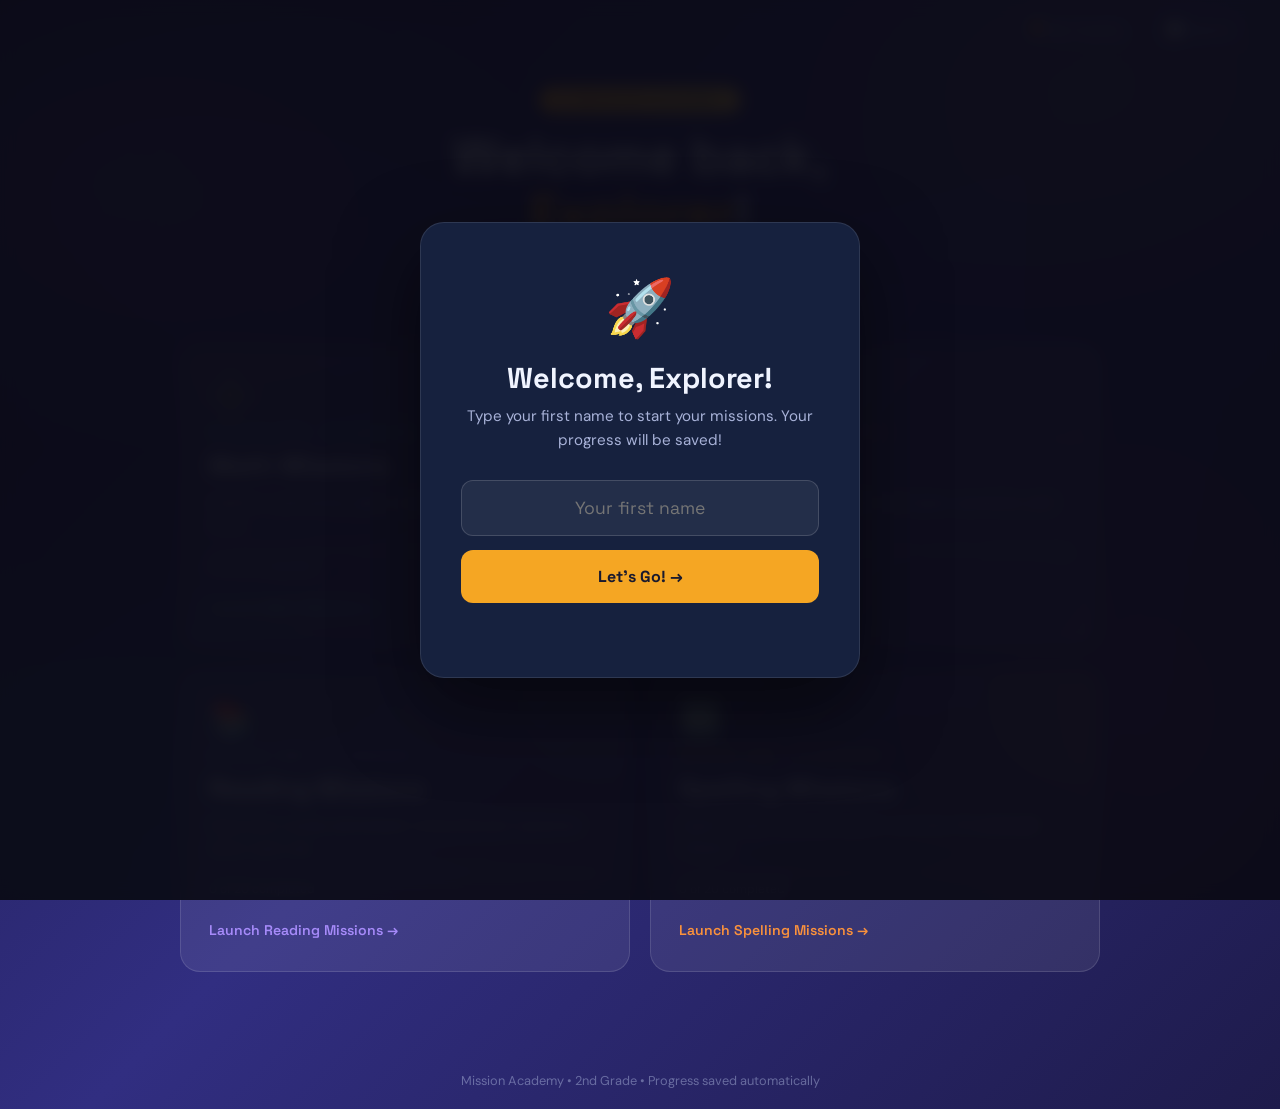
==== commit 5895d798: "Add files via upload" ====
--- a/index.html
+++ b/index.html
@@ -13,20 +13,15 @@
     --white:#f0f4ff; --soft:#a8b2d8; --success:#56cf8a; --radius:14px;
   }
   *{box-sizing:border-box;margin:0;padding:0;}
-  body{background:var(--ink);color:var(--white);font-family:'DM Sans',sans-serif;min-height:100vh;overflow-x:hidden;}
+  body{background:linear-gradient(135deg,#1e1b4b 0%,#312e81 50%,#1e1b4b 100%);color:var(--white);font-family:'DM Sans',sans-serif;min-height:100vh;overflow-x:hidden;}
   body::before{
     content:'';position:fixed;inset:0;pointer-events:none;z-index:0;
-    background-image:
-      radial-gradient(1px 1px at 15% 20%,rgba(255,255,255,0.6) 0%,transparent 100%),
-      radial-gradient(1px 1px at 30% 60%,rgba(255,255,255,0.4) 0%,transparent 100%),
-      radial-gradient(1.5px 1.5px at 55% 10%,rgba(255,255,255,0.7) 0%,transparent 100%),
-      radial-gradient(1px 1px at 70% 45%,rgba(255,255,255,0.3) 0%,transparent 100%),
-      radial-gradient(1px 1px at 85% 75%,rgba(255,255,255,0.5) 0%,transparent 100%),
-      radial-gradient(1.5px 1.5px at 42% 85%,rgba(255,255,255,0.6) 0%,transparent 100%),
-      radial-gradient(1px 1px at 8% 50%,rgba(255,255,255,0.4) 0%,transparent 100%),
-      radial-gradient(1px 1px at 93% 25%,rgba(255,255,255,0.5) 0%,transparent 100%),
-      radial-gradient(1.5px 1.5px at 65% 70%,rgba(255,255,255,0.3) 0%,transparent 100%),
-      radial-gradient(1px 1px at 25% 35%,rgba(255,255,255,0.6) 0%,transparent 100%);
+    background:
+      radial-gradient(ellipse 600px 400px at 10% 20%,rgba(167,139,250,0.18) 0%,transparent 70%),
+      radial-gradient(ellipse 500px 350px at 85% 10%,rgba(251,191,36,0.12) 0%,transparent 70%),
+      radial-gradient(ellipse 400px 500px at 90% 80%,rgba(244,114,182,0.15) 0%,transparent 70%),
+      radial-gradient(ellipse 600px 300px at 5% 85%,rgba(52,211,153,0.12) 0%,transparent 70%),
+      radial-gradient(ellipse 300px 300px at 50% 50%,rgba(56,189,248,0.08) 0%,transparent 70%);
   }
 
   /* Name gate */
@@ -60,13 +55,13 @@
   @media(max-width:620px){main{grid-template-columns:1fr;}}
 
   /* Cards */
-  .mission-card{background:var(--panel);border:1px solid rgba(255,255,255,0.07);border-radius:20px;padding:32px 28px;display:flex;flex-direction:column;gap:12px;text-decoration:none;color:inherit;transition:transform 0.2s,box-shadow 0.2s;position:relative;overflow:hidden;}
+  .mission-card{background:rgba(255,255,255,0.08);border:1.5px solid rgba(255,255,255,0.12);border-radius:20px;padding:32px 28px;display:flex;flex-direction:column;gap:12px;text-decoration:none;color:inherit;transition:transform 0.2s,box-shadow 0.2s;position:relative;overflow:hidden;}
   .mission-card::before{content:'';position:absolute;top:-50px;right:-50px;width:160px;height:160px;border-radius:50%;opacity:0.06;}
   .mission-card.math::before{background:var(--mint);}
   .mission-card.ela::before{background:var(--rose);}
   .mission-card.reading::before{background:var(--violet);}
   .mission-card.spelling::before{background:var(--orange);}
-  .mission-card:hover{transform:translateY(-4px);box-shadow:0 20px 60px rgba(0,0,0,0.4);}
+  .mission-card:hover{transform:translateY(-4px);box-shadow:0 20px 60px rgba(0,0,0,0.3);background:rgba(255,255,255,0.13);}
   .card-icon{font-size:2.2rem;line-height:1;}
   .card-label{font-family:'Space Grotesk',sans-serif;font-size:10px;font-weight:600;letter-spacing:2.5px;text-transform:uppercase;}
   .math .card-label{color:var(--mint);}
@@ -113,9 +108,11 @@
 <header>
   <div class="logo-badge">🚀 Mission Academy</div>
   <h1>Welcome back,<br><span id="welcomeName">Explorer</span>!</h1>
-  <p class="tagline">Choose your mission. Learn something amazing.</p>
+  <p class="tagline">You've got this! Choose your mission and let's go! 🚀</p>
   <div><button class="change-name-btn" onclick="changeName()">Switch explorer</button></div>
 </header>
+
+<div class="leaderboard" id="leaderboard"></div>
 
 <main>
   <a href="math.html" class="mission-card math">
@@ -179,6 +176,43 @@
   ME.setStudentName(val);
   document.getElementById('nameGate').classList.add('hidden');
   updatePage();
+  renderLeaderboard();
+}
+
+function renderLeaderboard() {
+  const lb = document.getElementById('leaderboard');
+  const all = ME.getAllStudentProgress();
+  const names = Object.keys(all);
+  if (names.length < 2) { lb.innerHTML = ''; return; }
+
+  // Score = total missions done across all zones
+  const scored = names.map(n => {
+    const d = all[n];
+    function done(p, t) { let c=0; for(let i=1;i<=t;i++) if(p[`best_${i}`]!=null) c++; return c; }
+    const total = done(d.math||{},30) + done(d.ela||{},60) + done(d.reading||{},20) + done(d.spelling||{},20);
+    const perfs = [20,20,5,10];
+    let perf=0;
+    ['math','ela','reading','spelling'].forEach((s,si)=>{
+      const p=d[s]||{}, t=[30,60,20,20][si];
+      for(let i=1;i<=t;i++) if(p[`best_${i}`]===perfs[si]) perf++;
+    });
+    return { name: n.replace(/_/g,' '), total, perf };
+  }).sort((a,b)=>b.total-a.total||b.perf-a.perf).slice(0,6);
+
+  const medals = ['🥇','🥈','🥉'];
+  const cards = scored.map((s,i)=>`
+    <div class="lb-card rank-${i+1}">
+      <div class="lb-rank">${medals[i]||`#${i+1}`}</div>
+      <div class="lb-info">
+        <div class="lb-name">${s.name}</div>
+        <div class="lb-score">${s.total} missions · ${s.perf} perfect</div>
+      </div>
+    </div>`).join('');
+
+  lb.innerHTML = `
+    <div class="leaderboard-title">🏆 Class Leaderboard</div>
+    <div class="leaderboard-grid">${cards}</div>
+  `;
 }
 function changeName(){
   document.getElementById('nameInput').value=''; document.getElementById('nameError').textContent='';
@@ -215,7 +249,9 @@
   document.getElementById('spellLabel').textContent=`${spellDone} of 20 completed`;
 }
 
+// Init
 updatePage();
+renderLeaderboard();
 </script>
 </body>
 </html>
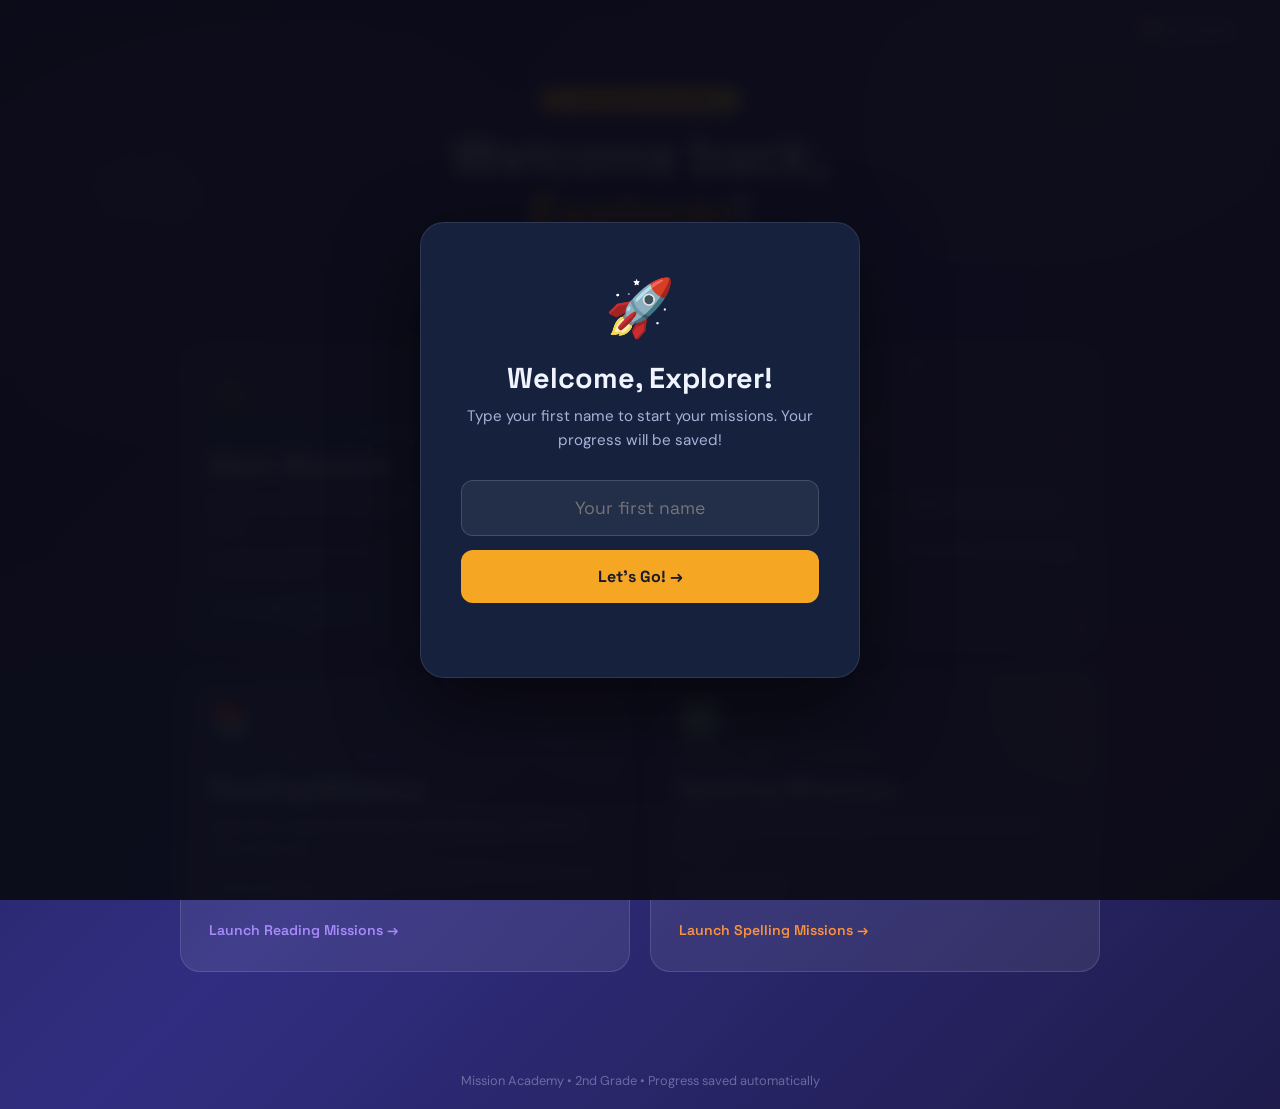
==== commit 17b1a7c3: "Add files via upload" ====
--- a/index.html
+++ b/index.html
@@ -102,7 +102,6 @@
 
 <div class="top-links">
   <a href="trophies.html" class="top-link">🏆 My Trophies</a>
-  <a href="dashboard.html" class="top-link">📊 Teacher</a>
 </div>
 
 <header>
@@ -166,7 +165,9 @@
 
 <footer>Mission Academy &bull; 2nd Grade &bull; Progress saved automatically</footer>
 
+<script src="config.js"></script>
 <script src="engine.js"></script>
+<script src="teacher-panel.js"></script>
 <script>
 const ME=window.MissionEngine;
 
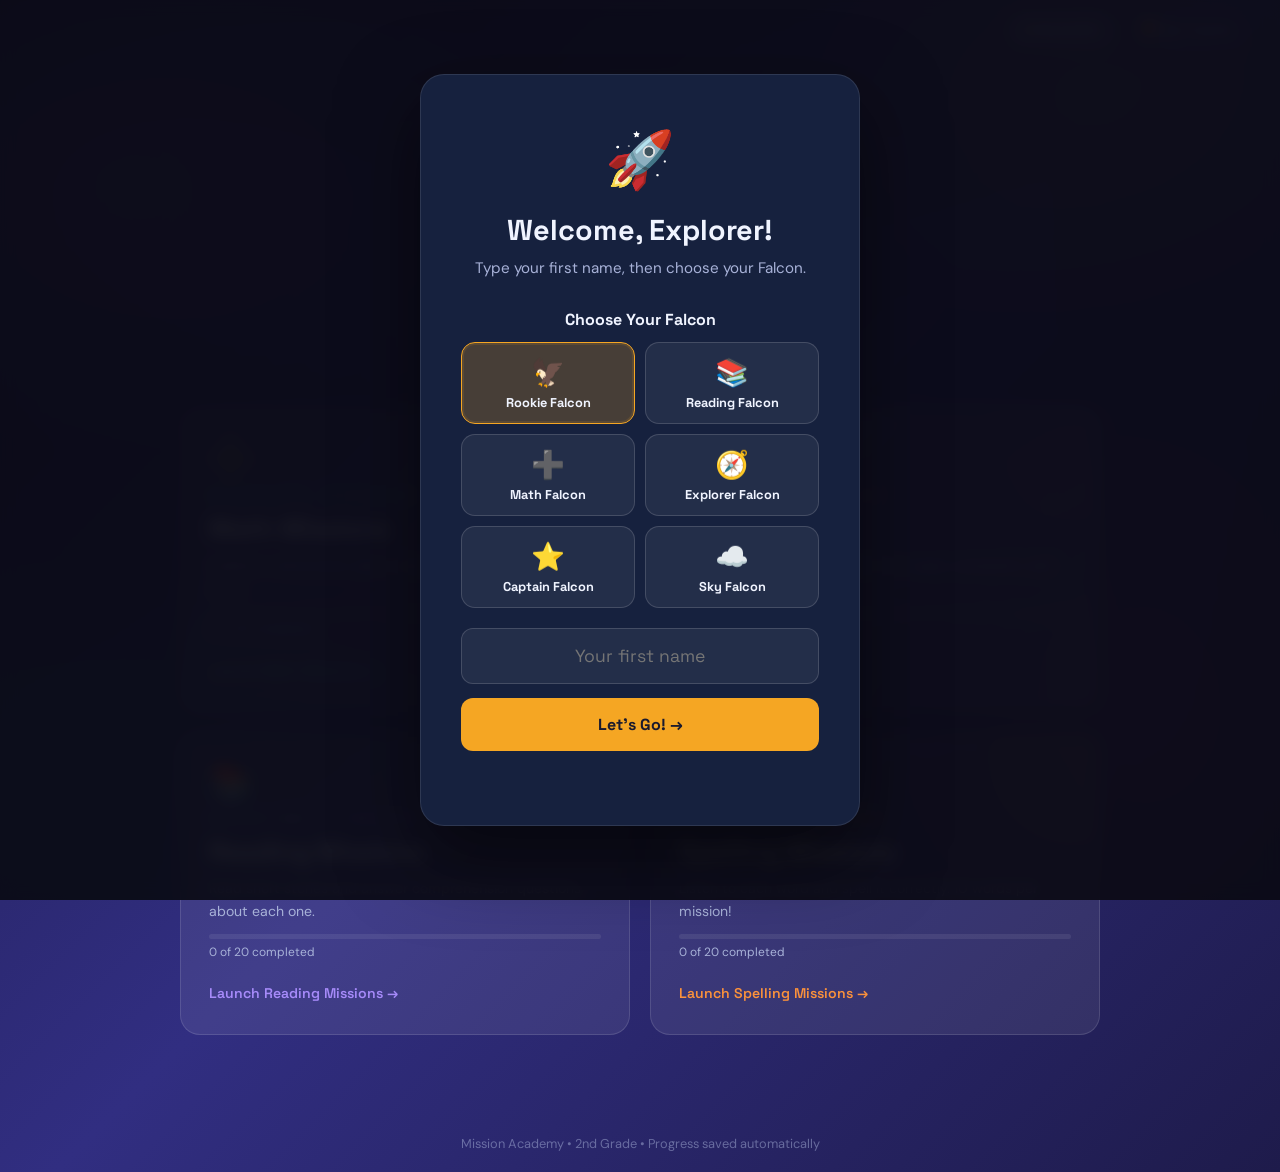
==== commit d090d6f3: "Add files via upload" ====
--- a/index.html
+++ b/index.html
@@ -35,6 +35,20 @@
   .name-input:focus{border-color:var(--gold);}
   .name-btn{width:100%;background:var(--gold);color:var(--ink);border:none;border-radius:12px;padding:16px;font-family:'Space Grotesk',sans-serif;font-weight:700;font-size:1rem;cursor:pointer;}
   .name-error{color:#ff6b6b;font-size:0.85rem;margin-top:8px;min-height:18px;}
+
+
+  .avatar-picker{margin:18px 0 20px;text-align:left;}
+  .avatar-picker-title{font-family:'Space Grotesk',sans-serif;font-weight:700;text-align:center;margin-bottom:12px;color:var(--white);}
+  .avatar-grid{display:grid;grid-template-columns:1fr 1fr;gap:10px;}
+  .avatar-choice{border:1.5px solid rgba(255,255,255,0.15);background:rgba(255,255,255,0.06);color:var(--white);border-radius:14px;padding:12px;cursor:pointer;text-align:center;font-family:'Space Grotesk',sans-serif;font-weight:700;transition:all .15s;}
+  .avatar-choice:hover{background:rgba(255,255,255,0.12);transform:translateY(-1px);}
+  .avatar-choice.active{background:rgba(245,166,35,0.22);border-color:var(--gold);box-shadow:0 0 0 2px rgba(245,166,35,0.12) inset;}
+  .avatar-emoji{display:block;font-size:1.7rem;margin-bottom:4px;}
+  .avatar-name{display:block;font-size:.8rem;}
+  .profile-chip{display:inline-flex;align-items:center;gap:10px;margin-top:14px;padding:10px 16px;border-radius:999px;background:rgba(255,255,255,0.08);border:1px solid rgba(255,255,255,0.12);color:var(--soft);font-family:'Space Grotesk',sans-serif;font-size:.9rem;font-weight:700;}
+  .profile-chip .avatar{font-size:1.35rem;}
+  .sound-toggle{background:rgba(255,255,255,0.08);border:1px solid rgba(255,255,255,0.12);color:var(--soft);border-radius:999px;padding:8px 14px;font-family:'Space Grotesk',sans-serif;font-size:.8rem;font-weight:700;cursor:pointer;}
+  .sound-toggle:hover{color:var(--white);border-color:rgba(255,255,255,0.25);}
 
   /* Top links */
   .top-links{position:relative;z-index:1;display:flex;justify-content:flex-end;gap:10px;padding:12px 28px 0;}
@@ -93,7 +107,11 @@
   <div class="name-box">
     <div class="name-rocket">🚀</div>
     <h2>Welcome, Explorer!</h2>
-    <p>Type your first name to start your missions. Your progress will be saved!</p>
+    <p>Type your first name, then choose your Falcon.</p>
+    <div class="avatar-picker">
+      <div class="avatar-picker-title">Choose Your Falcon</div>
+      <div class="avatar-grid" id="avatarGrid"></div>
+    </div>
     <input class="name-input" id="nameInput" type="text" placeholder="Your first name" maxlength="30" autocomplete="off">
     <button class="name-btn" onclick="submitName()">Let's Go! →</button>
     <div class="name-error" id="nameError"></div>
@@ -101,6 +119,7 @@
 </div>
 
 <div class="top-links">
+  <button class="sound-toggle" id="soundToggle" onclick="toggleSoundSetting()">🔊 Sound On</button>
   <a href="trophies.html" class="top-link">🏆 My Trophies</a>
 </div>
 
@@ -108,6 +127,7 @@
   <div class="logo-badge">🚀 Mission Academy</div>
   <h1>Welcome back,<br><span id="welcomeName">Explorer</span>!</h1>
   <p class="tagline">You've got this! Choose your mission and let's go! 🚀</p>
+  <div class="profile-chip" id="profileChip"><span class="avatar">🦅</span><span>Nest Cadet</span></div>
   <div><button class="change-name-btn" onclick="changeName()">Switch explorer</button></div>
 </header>
 
@@ -170,11 +190,38 @@
 <script src="teacher-panel.js"></script>
 <script>
 const ME=window.MissionEngine;
+let selectedAvatarId = 'rookie';
+
+function renderAvatarChoices(){
+  const grid=document.getElementById('avatarGrid');
+  if(!grid || !ME.FALCON_AVATARS) return;
+  grid.innerHTML=ME.FALCON_AVATARS.map(a=>`
+    <button type="button" class="avatar-choice ${a.id===selectedAvatarId?'active':''}" onclick="chooseAvatar('${a.id}')">
+      <span class="avatar-emoji">${a.emoji}</span>
+      <span class="avatar-name">${a.name}</span>
+    </button>`).join('');
+}
+
+function chooseAvatar(id){
+  selectedAvatarId=id;
+  renderAvatarChoices();
+}
+
+function toggleSoundSetting(){
+  ME.toggleSound();
+  updateSoundButton();
+}
+
+function updateSoundButton(){
+  const btn=document.getElementById('soundToggle');
+  if(btn) btn.textContent = ME.isSoundOn() ? '🔊 Sound On' : '🔇 Sound Off';
+}
 
 function submitName(){
   const val=document.getElementById('nameInput').value.trim();
   if(val.length<1){document.getElementById('nameError').textContent='Please type your name!';return;}
   ME.setStudentName(val);
+  ME.setAvatar(selectedAvatarId);
   document.getElementById('nameGate').classList.add('hidden');
   updatePage();
   renderLeaderboard();
@@ -197,7 +244,7 @@
       const p=d[s]||{}, t=[30,60,20,20][si];
       for(let i=1;i<=t;i++) if(p[`best_${i}`]===perfs[si]) perf++;
     });
-    return { name: n.replace(/_/g,' '), total, perf };
+    const profile=d.profile||ME.getProfile(n.replace(/_/g,' ')); const av=ME.getAvatarChoice(profile.avatar); return { name: n.replace(/_/g,' '), total, perf, avatar:av.emoji, rank:ME.getRank(profile.xp||0) };
   }).sort((a,b)=>b.total-a.total||b.perf-a.perf).slice(0,6);
 
   const medals = ['🥇','🥈','🥉'];
@@ -205,8 +252,8 @@
     <div class="lb-card rank-${i+1}">
       <div class="lb-rank">${medals[i]||`#${i+1}`}</div>
       <div class="lb-info">
-        <div class="lb-name">${s.name}</div>
-        <div class="lb-score">${s.total} missions · ${s.perf} perfect</div>
+        <div class="lb-name">${s.avatar} ${s.name}</div>
+        <div class="lb-score">${s.total} missions · ${s.perf} perfect · ${s.rank}</div>
       </div>
     </div>`).join('');
 
@@ -232,6 +279,12 @@
   const name=ME.getStudentName();
   if(!name){document.getElementById('nameGate').classList.remove('hidden');return;}
   document.getElementById('welcomeName').textContent=name;
+  const profile=ME.getProfile();
+  const avatar=ME.getAvatar();
+  selectedAvatarId=avatar.id;
+  const chip=document.getElementById('profileChip');
+  if(chip) chip.innerHTML=`<span class="avatar">${avatar.emoji}</span><span>${avatar.name} · ${ME.getRank(profile.xp||0)} · ${profile.xp||0} XP</span>`;
+  updateSoundButton();
 
   const mathDone=countDone('math',30);
   document.getElementById('mathFill').style.width=`${(mathDone/30)*100}%`;
@@ -251,6 +304,7 @@
 }
 
 // Init
+renderAvatarChoices();
 updatePage();
 renderLeaderboard();
 </script>
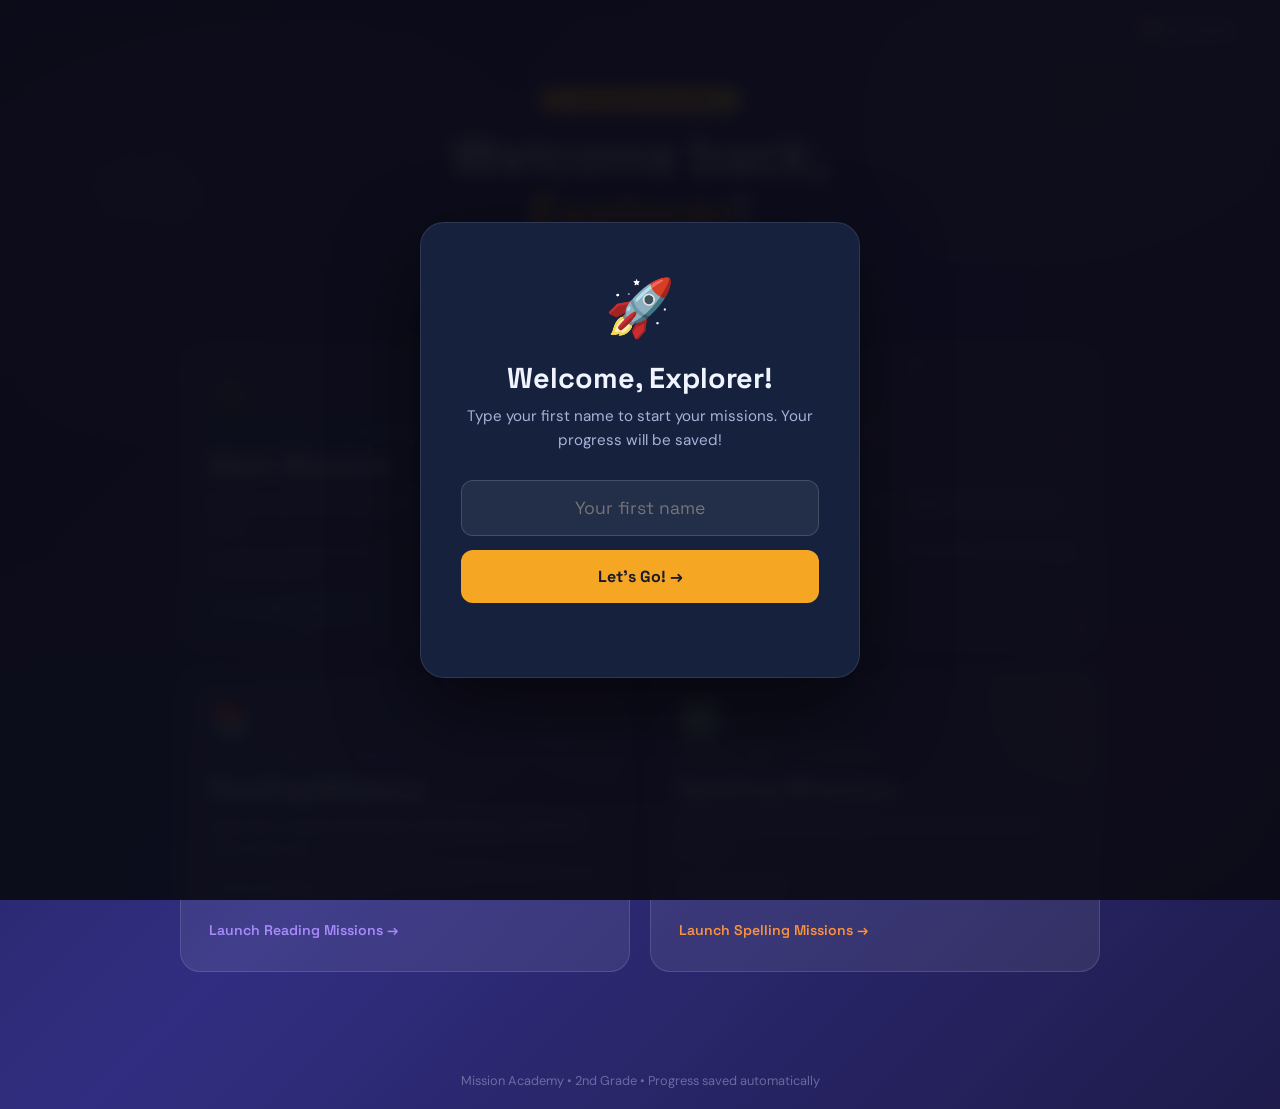
==== commit fbece460: "Add files via upload" ====
--- a/index.html
+++ b/index.html
@@ -35,20 +35,6 @@
   .name-input:focus{border-color:var(--gold);}
   .name-btn{width:100%;background:var(--gold);color:var(--ink);border:none;border-radius:12px;padding:16px;font-family:'Space Grotesk',sans-serif;font-weight:700;font-size:1rem;cursor:pointer;}
   .name-error{color:#ff6b6b;font-size:0.85rem;margin-top:8px;min-height:18px;}
-
-
-  .avatar-picker{margin:18px 0 20px;text-align:left;}
-  .avatar-picker-title{font-family:'Space Grotesk',sans-serif;font-weight:700;text-align:center;margin-bottom:12px;color:var(--white);}
-  .avatar-grid{display:grid;grid-template-columns:1fr 1fr;gap:10px;}
-  .avatar-choice{border:1.5px solid rgba(255,255,255,0.15);background:rgba(255,255,255,0.06);color:var(--white);border-radius:14px;padding:12px;cursor:pointer;text-align:center;font-family:'Space Grotesk',sans-serif;font-weight:700;transition:all .15s;}
-  .avatar-choice:hover{background:rgba(255,255,255,0.12);transform:translateY(-1px);}
-  .avatar-choice.active{background:rgba(245,166,35,0.22);border-color:var(--gold);box-shadow:0 0 0 2px rgba(245,166,35,0.12) inset;}
-  .avatar-emoji{display:block;font-size:1.7rem;margin-bottom:4px;}
-  .avatar-name{display:block;font-size:.8rem;}
-  .profile-chip{display:inline-flex;align-items:center;gap:10px;margin-top:14px;padding:10px 16px;border-radius:999px;background:rgba(255,255,255,0.08);border:1px solid rgba(255,255,255,0.12);color:var(--soft);font-family:'Space Grotesk',sans-serif;font-size:.9rem;font-weight:700;}
-  .profile-chip .avatar{font-size:1.35rem;}
-  .sound-toggle{background:rgba(255,255,255,0.08);border:1px solid rgba(255,255,255,0.12);color:var(--soft);border-radius:999px;padding:8px 14px;font-family:'Space Grotesk',sans-serif;font-size:.8rem;font-weight:700;cursor:pointer;}
-  .sound-toggle:hover{color:var(--white);border-color:rgba(255,255,255,0.25);}
 
   /* Top links */
   .top-links{position:relative;z-index:1;display:flex;justify-content:flex-end;gap:10px;padding:12px 28px 0;}
@@ -107,11 +93,7 @@
   <div class="name-box">
     <div class="name-rocket">🚀</div>
     <h2>Welcome, Explorer!</h2>
-    <p>Type your first name, then choose your Falcon.</p>
-    <div class="avatar-picker">
-      <div class="avatar-picker-title">Choose Your Falcon</div>
-      <div class="avatar-grid" id="avatarGrid"></div>
-    </div>
+    <p>Type your first name to start your missions. Your progress will be saved!</p>
     <input class="name-input" id="nameInput" type="text" placeholder="Your first name" maxlength="30" autocomplete="off">
     <button class="name-btn" onclick="submitName()">Let's Go! →</button>
     <div class="name-error" id="nameError"></div>
@@ -119,7 +101,6 @@
 </div>
 
 <div class="top-links">
-  <button class="sound-toggle" id="soundToggle" onclick="toggleSoundSetting()">🔊 Sound On</button>
   <a href="trophies.html" class="top-link">🏆 My Trophies</a>
 </div>
 
@@ -127,7 +108,6 @@
   <div class="logo-badge">🚀 Mission Academy</div>
   <h1>Welcome back,<br><span id="welcomeName">Explorer</span>!</h1>
   <p class="tagline">You've got this! Choose your mission and let's go! 🚀</p>
-  <div class="profile-chip" id="profileChip"><span class="avatar">🦅</span><span>Nest Cadet</span></div>
   <div><button class="change-name-btn" onclick="changeName()">Switch explorer</button></div>
 </header>
 
@@ -190,38 +170,11 @@
 <script src="teacher-panel.js"></script>
 <script>
 const ME=window.MissionEngine;
-let selectedAvatarId = 'rookie';
-
-function renderAvatarChoices(){
-  const grid=document.getElementById('avatarGrid');
-  if(!grid || !ME.FALCON_AVATARS) return;
-  grid.innerHTML=ME.FALCON_AVATARS.map(a=>`
-    <button type="button" class="avatar-choice ${a.id===selectedAvatarId?'active':''}" onclick="chooseAvatar('${a.id}')">
-      <span class="avatar-emoji">${a.emoji}</span>
-      <span class="avatar-name">${a.name}</span>
-    </button>`).join('');
-}
-
-function chooseAvatar(id){
-  selectedAvatarId=id;
-  renderAvatarChoices();
-}
-
-function toggleSoundSetting(){
-  ME.toggleSound();
-  updateSoundButton();
-}
-
-function updateSoundButton(){
-  const btn=document.getElementById('soundToggle');
-  if(btn) btn.textContent = ME.isSoundOn() ? '🔊 Sound On' : '🔇 Sound Off';
-}
 
 function submitName(){
   const val=document.getElementById('nameInput').value.trim();
   if(val.length<1){document.getElementById('nameError').textContent='Please type your name!';return;}
   ME.setStudentName(val);
-  ME.setAvatar(selectedAvatarId);
   document.getElementById('nameGate').classList.add('hidden');
   updatePage();
   renderLeaderboard();
@@ -244,7 +197,7 @@
       const p=d[s]||{}, t=[30,60,20,20][si];
       for(let i=1;i<=t;i++) if(p[`best_${i}`]===perfs[si]) perf++;
     });
-    const profile=d.profile||ME.getProfile(n.replace(/_/g,' ')); const av=ME.getAvatarChoice(profile.avatar); return { name: n.replace(/_/g,' '), total, perf, avatar:av.emoji, rank:ME.getRank(profile.xp||0) };
+    return { name: n.replace(/_/g,' '), total, perf };
   }).sort((a,b)=>b.total-a.total||b.perf-a.perf).slice(0,6);
 
   const medals = ['🥇','🥈','🥉'];
@@ -252,8 +205,8 @@
     <div class="lb-card rank-${i+1}">
       <div class="lb-rank">${medals[i]||`#${i+1}`}</div>
       <div class="lb-info">
-        <div class="lb-name">${s.avatar} ${s.name}</div>
-        <div class="lb-score">${s.total} missions · ${s.perf} perfect · ${s.rank}</div>
+        <div class="lb-name">${s.name}</div>
+        <div class="lb-score">${s.total} missions · ${s.perf} perfect</div>
       </div>
     </div>`).join('');
 
@@ -279,12 +232,6 @@
   const name=ME.getStudentName();
   if(!name){document.getElementById('nameGate').classList.remove('hidden');return;}
   document.getElementById('welcomeName').textContent=name;
-  const profile=ME.getProfile();
-  const avatar=ME.getAvatar();
-  selectedAvatarId=avatar.id;
-  const chip=document.getElementById('profileChip');
-  if(chip) chip.innerHTML=`<span class="avatar">${avatar.emoji}</span><span>${avatar.name} · ${ME.getRank(profile.xp||0)} · ${profile.xp||0} XP</span>`;
-  updateSoundButton();
 
   const mathDone=countDone('math',30);
   document.getElementById('mathFill').style.width=`${(mathDone/30)*100}%`;
@@ -304,7 +251,6 @@
 }
 
 // Init
-renderAvatarChoices();
 updatePage();
 renderLeaderboard();
 </script>
